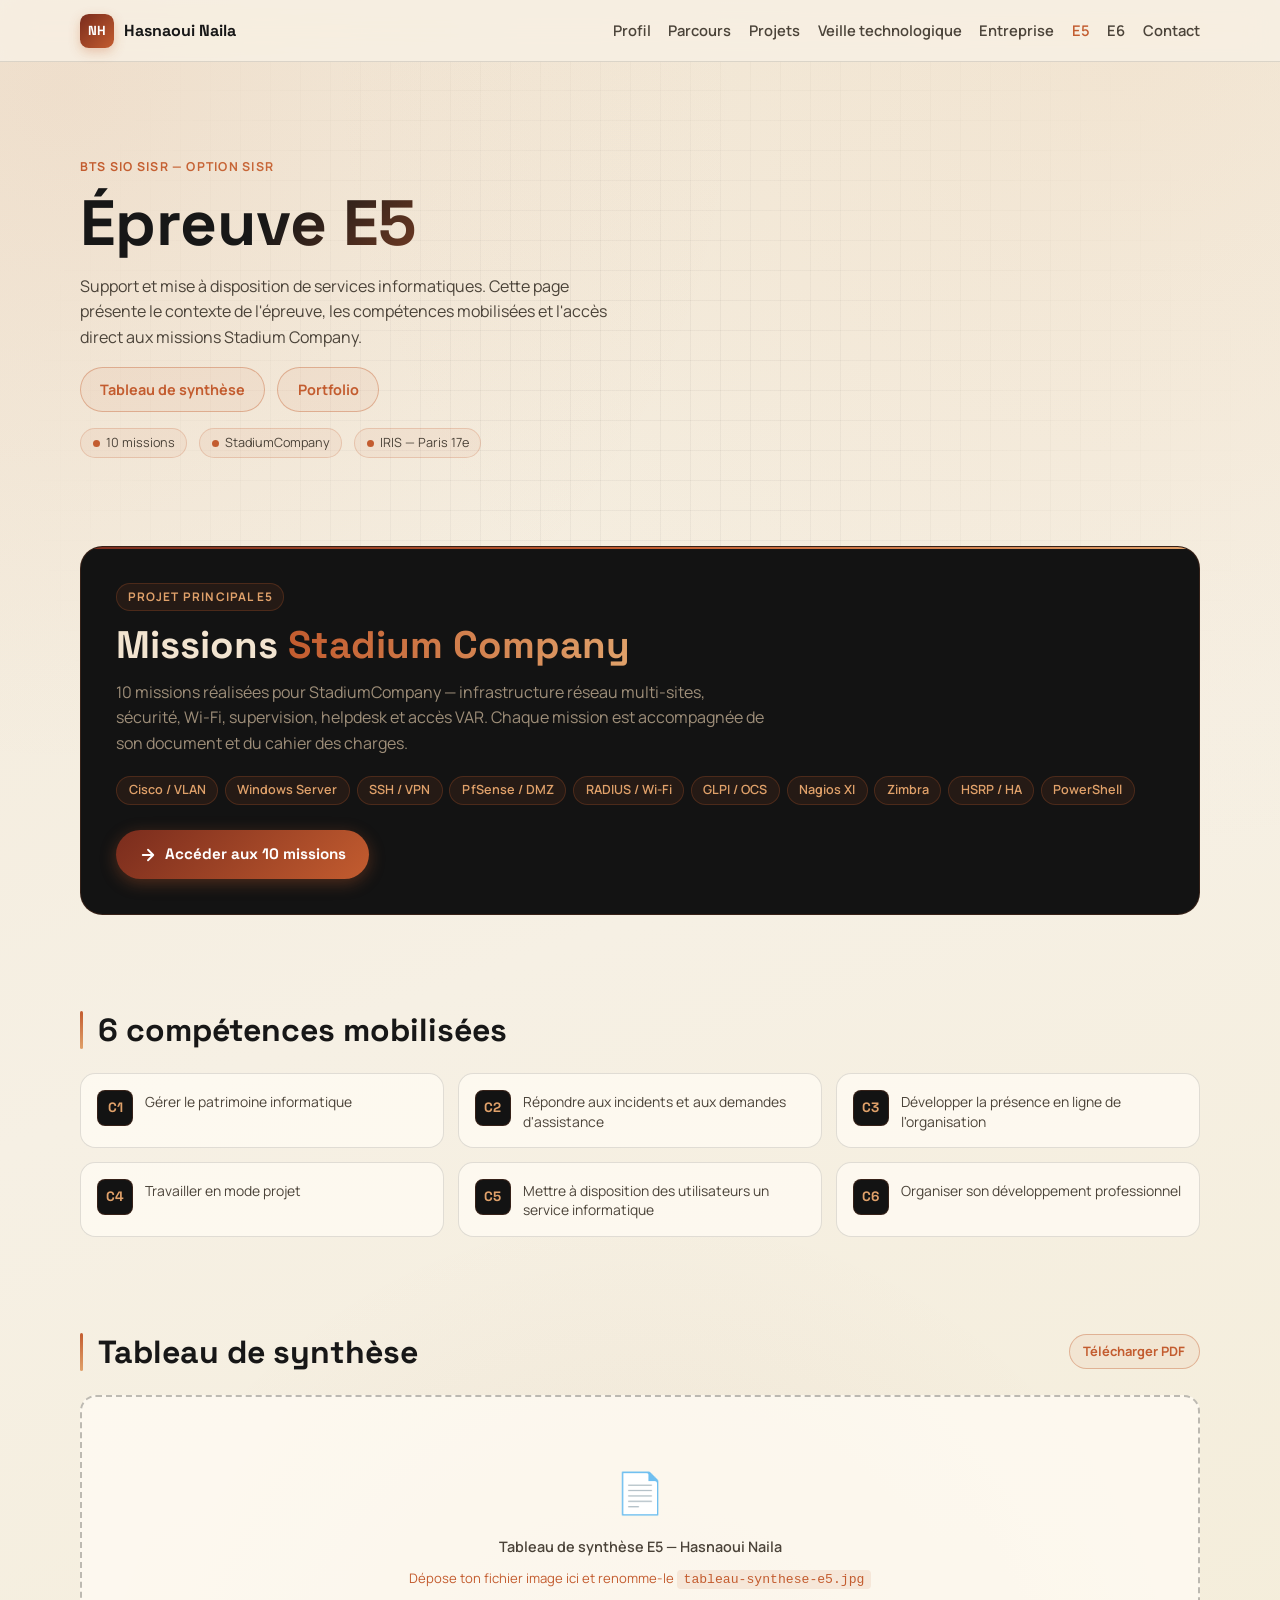
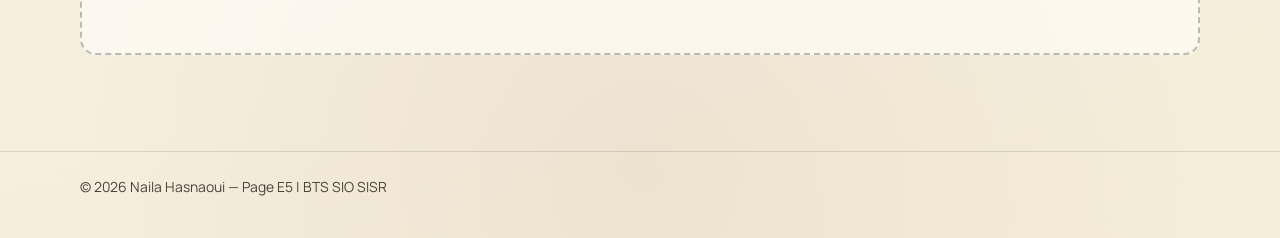
==== Naila_protfolio/e5.html @ ea797156 "Add files via upload" ====
<!DOCTYPE html>
<html lang="fr">
    <head>
        <meta charset="UTF-8"/>
        <meta name="viewport" content="width=device-width, initial-scale=1.0"/>
        <title>E5 — Support &amp; Services | Hasnaoui Naila</title>
        <meta
            name="description"
            content="Épreuve E5 BTS SIO SISR de Naila Hasnaoui — Support et mise à disposition de services informatiques. Compétences, missions et tableau de synthèse."/>
        <link rel="preconnect" href="https://fonts.googleapis.com"/>
        <link rel="preconnect" href="https://fonts.gstatic.com" crossorigin="crossorigin"/>
        <link
            href="https://fonts.googleapis.com/css2?family=Space+Grotesk:wght@400;500;700&family=Manrope:wght@400;600;700&display=swap"
            rel="stylesheet"/>
        <link rel="stylesheet" href="styles.css?v=20260509"/>
    </head>
    <body>
        <div class="scroll-progress" id="scrollProgress" aria-hidden="true"></div>
        <div class="bg-grid" aria-hidden="true"></div>

        <header class="site-header">
            <div class="container nav-wrap">
                <a href="index.html#home" class="brand">
                    <span class="brand-mark">NH</span>
                    <span class="brand-text">Hasnaoui Naila</span>
                </a>
                <button class="menu-btn" id="menuBtn" aria-label="Ouvrir le menu">Menu</button>
                <nav class="nav" id="siteNav">
                    <a href="index.html#profil">Profil</a>
                    <a href="index.html#parcours">Parcours</a>
                    <a href="index.html#projets">Projets</a>
                    <a href="veille.html">Veille technologique</a>
                    <a href="entreprise.html">Entreprise</a>
                    <a href="e5.html" class="is-active">E5</a>
                    <a href="e6.html">E6</a>
                    <a href="index.html#contact">Contact</a>
                </nav>
            </div>
        </header>

        <main>

            <!-- ── Hero ── -->
            <section class="hero container reveal subpage-hero">
                <p class="eyebrow">BTS SIO SISR — Option SISR</p>
                <h1>Épreuve E5</h1>
                <p class="lead">
                    Support et mise à disposition de services informatiques. Cette page présente le contexte de l'épreuve, les compétences mobilisées et l'accès direct aux missions Stadium Company.
                </p>
                <div class="hero-actions">
                    <a class="btn btn-ghost" href="#synthese">Tableau de synthèse</a>
                    <a class="btn btn-ghost" href="index.html#projets">Portfolio</a>
                </div>
                <div class="hero-meta">
                    <span class="status-dot">10 missions</span>
                    <span class="status-dot">StadiumCompany</span>
                    <span class="status-dot">IRIS — Paris 17e</span>
                </div>
            </section>

            <!-- ── Grand bouton Stadium Company ── -->
            <section class="section container reveal">
                <article class="stadium-cta">
                    <span class="stadium-cta-eyebrow">Projet principal E5</span>
                    <h2>Missions <span>Stadium Company</span></h2>
                    <p>
                        10 missions réalisées pour StadiumCompany — infrastructure réseau multi-sites, sécurité, Wi-Fi, supervision, helpdesk et accès VAR. Chaque mission est accompagnée de son document et du cahier des charges.
                    </p>
                    <div class="stadium-cta-chips">
                        <div class="pill-wrap">
                            <span class="pill">Cisco / VLAN</span>
                            <span class="pill">Windows Server</span>
                            <span class="pill">SSH / VPN</span>
                            <span class="pill">PfSense / DMZ</span>
                            <span class="pill">RADIUS / Wi-Fi</span>
                            <span class="pill">GLPI / OCS</span>
                            <span class="pill">Nagios XI</span>
                            <span class="pill">Zimbra</span>
                            <span class="pill">HSRP / HA</span>
                            <span class="pill">PowerShell</span>
                        </div>
                    </div>
                    <a class="stadium-cta-btn" href="stadium.html">
                        <svg viewBox="0 0 24 24" fill="none" stroke="currentColor" stroke-width="2.5" stroke-linecap="round" stroke-linejoin="round">
                            <path d="M5 12h14M12 5l7 7-7 7"/>
                        </svg>
                        Accéder aux 10 missions
                    </a>
                </article>
            </section>

            <!-- ── Compétences E5 ── -->
            <section class="section container reveal">
                <div class="section-head">
                    <h2>6 compétences mobilisées</h2>
                </div>
                <div class="competences-grid">
                    <article class="comp-card">
                        <span class="comp-num">C1</span>
                        <p>Gérer le patrimoine informatique</p>
                    </article>
                    <article class="comp-card">
                        <span class="comp-num">C2</span>
                        <p>Répondre aux incidents et aux demandes d'assistance</p>
                    </article>
                    <article class="comp-card">
                        <span class="comp-num">C3</span>
                        <p>Développer la présence en ligne de l'organisation</p>
                    </article>
                    <article class="comp-card">
                        <span class="comp-num">C4</span>
                        <p>Travailler en mode projet</p>
                    </article>
                    <article class="comp-card">
                        <span class="comp-num">C5</span>
                        <p>Mettre à disposition des utilisateurs un service informatique</p>
                    </article>
                    <article class="comp-card">
                        <span class="comp-num">C6</span>
                        <p>Organiser son développement professionnel</p>
                    </article>
                </div>
            </section>

            <!-- ── Tableau de synthèse ── -->
            <section id="synthese" class="section container reveal">
                <div class="section-head section-head-inline">
                    <h2>Tableau de synthèse</h2>
                    <a class="btn btn-ghost btn-small" href="tableau-synthese-e5.jpg" target="_blank" rel="noreferrer">Télécharger PDF</a>
                </div>

                <!-- Remplace le src par le nom de ton fichier image, ex: tableau-synthese-e5.jpg -->
                <img
                    src="tableau-synthese-e5.jpg"
                    alt="Tableau de synthèse E5 — Hasnaoui Naila"
                    style="width:100%; border-radius:1rem; border:1px solid var(--line-strong); display:block; box-shadow:var(--shadow);"
                    onerror="this.style.display='none'; this.nextElementSibling.style.display='flex';"
                />
                <div style="display:none; align-items:center; justify-content:center; min-height:260px; border-radius:1rem; border:2px dashed var(--line-strong); background:var(--paper); flex-direction:column; gap:0.65rem;">
                    <span style="font-size:2.5rem;">📄</span>
                    <p style="color:var(--ink-soft); font-size:0.9rem; margin:0; font-weight:600;">Tableau de synthèse E5 — Hasnaoui Naila</p>
                    <p style="color:var(--accent); font-size:0.82rem; margin:0;">Dépose ton fichier image ici et renomme-le <code style="background:rgba(195,92,47,0.1);padding:0.1rem 0.4rem;border-radius:4px;">tableau-synthese-e5.jpg</code></p>
                </div>
            </section>

        </main>

        <footer class="site-footer">
            <div class="container">
                <p>© <span id="year"></span> Naila Hasnaoui — Page E5 | BTS SIO SISR</p>
            </div>
        </footer>

        <button class="back-top" id="backTopBtn" type="button" aria-label="Remonter en haut">↑</button>
        <div class="toast" id="toast" role="status" aria-live="polite"></div>

        <script src="script.js?v=20260509"></script>
    </body>
</html>
---- Naila_protfolio/styles.css ----
:root {
  --bg: #f6f0e4;
  --bg-soft: #efe5d2;
  --paper: rgba(255, 251, 244, 0.76);
  --paper-strong: rgba(255, 250, 241, 0.92);
  --ink: #171717;
  --ink-soft: #4b4339;
  --line: rgba(23, 23, 23, 0.12);
  --line-strong: rgba(23, 23, 23, 0.28);
  --accent: #c35c2f;
  --accent-soft: #e0a16a;
  --accent-deep: #7a2c1d;
  --card-dark: #131313;
  --card-dark-soft: #1f1c19;
  --shadow: 0 24px 80px rgba(82, 53, 23, 0.12);
}

* { box-sizing: border-box; }
html, body { margin: 0; padding: 0; }

body {
  font-family: "Manrope", sans-serif;
  color: var(--ink);
  background:
    radial-gradient(circle at 5% 5%, rgba(195, 92, 47, 0.08), transparent 32%),
    radial-gradient(circle at 88% 3%, rgba(224, 161, 106, 0.1), transparent 38%),
    radial-gradient(circle at 50% 96%, rgba(122, 44, 29, 0.06), transparent 30%),
    linear-gradient(160deg, #f2e9d8 0%, var(--bg) 50%, #f4edd9 100%);
  min-height: 100vh;
  line-height: 1.6;
  scroll-behavior: smooth;
}

.scroll-progress {
  position: fixed;
  top: 0; left: 0;
  width: 0;
  height: 3px;
  background: linear-gradient(90deg, var(--accent-deep), var(--accent), var(--accent-soft));
  z-index: 40;
  border-radius: 0 2px 2px 0;
}

.bg-grid {
  position: fixed;
  inset: 0;
  pointer-events: none;
  background-image:
    linear-gradient(rgba(23, 23, 23, 0.04) 1px, transparent 1px),
    linear-gradient(90deg, rgba(23, 23, 23, 0.04) 1px, transparent 1px);
  background-size: 30px 30px;
  mask-image: radial-gradient(circle at center, black 20%, transparent 80%);
  z-index: -1;
}

.container { width: min(1120px, 92%); margin: 0 auto; }

.site-header {
  position: sticky;
  top: 0; z-index: 20;
  backdrop-filter: blur(16px) saturate(160%);
  background: rgba(246, 240, 228, 0.88);
  border-bottom: 1px solid var(--line);
}

.nav-wrap {
  display: flex;
  align-items: center;
  justify-content: space-between;
  padding: 0.85rem 0;
}

.brand {
  display: inline-flex;
  align-items: center;
  gap: 0.65rem;
  color: var(--ink);
  text-decoration: none;
  font-family: "Space Grotesk", sans-serif;
  font-weight: 700;
}

.brand-mark {
  width: 34px; height: 34px;
  display: grid;
  place-items: center;
  border-radius: 0.55rem;
  background: linear-gradient(135deg, var(--accent-deep), var(--accent));
  font-size: 0.82rem;
  color: #fff;
  font-weight: 700;
  letter-spacing: -0.02em;
  box-shadow: 0 4px 12px rgba(195, 92, 47, 0.3);
}

.nav { display: flex; gap: 1.1rem; align-items: center; }
.nav a {
  color: var(--ink-soft);
  text-decoration: none;
  font-weight: 600;
  font-size: 0.92rem;
  transition: color 0.2s;
}
.nav a:hover, .nav a.is-active { color: var(--accent); }

a { color: var(--ink-soft); }

.menu-btn {
  display: none;
  background: transparent;
  color: var(--ink);
  border: 1px solid var(--line-strong);
  border-radius: 0.5rem;
  padding: 0.45rem 0.75rem;
  cursor: pointer;
  font-size: 0.88rem;
  font-family: inherit;
}

main { padding-bottom: 3rem; }
.hero { padding: 5.5rem 0 3rem; }

.hero-layout {
  display: grid;
  grid-template-columns: minmax(0, 1fr) 250px;
  gap: 1.5rem;
  align-items: start;
}

h1, h2, h3, h4 {
  font-family: "Space Grotesk", sans-serif;
  line-height: 1.2;
  margin: 0;
}

.eyebrow {
  background: linear-gradient(90deg, var(--accent), var(--accent-soft));
  -webkit-background-clip: text;
  -webkit-text-fill-color: transparent;
  background-clip: text;
  text-transform: uppercase;
  letter-spacing: 0.1em;
  font-size: 0.77rem;
  font-weight: 700;
  margin-bottom: 0.65rem;
}

h1 {
  font-size: clamp(2.2rem, 5vw, 4rem);
  max-width: 16ch;
  background: linear-gradient(135deg, var(--ink) 25%, var(--accent) 65%, var(--accent-soft) 100%);
  -webkit-background-clip: text;
  -webkit-text-fill-color: transparent;
  background-clip: text;
  line-height: 1.15;
}

.lead { color: var(--ink-soft); max-width: 55ch; margin-top: 0.85rem; }

.hero-meta, .hero-actions, .social-links {
  display: flex; flex-wrap: wrap; gap: 0.75rem; margin-top: 1rem;
}

.status-dot {
  display: inline-flex;
  align-items: center;
  gap: 0.38rem;
  border: 1px solid rgba(195, 92, 47, 0.22);
  border-radius: 999px;
  padding: 0.24rem 0.72rem;
  color: var(--ink-soft);
  font-size: 0.79rem;
  background: rgba(195, 92, 47, 0.06);
}

.status-dot::before {
  content: "";
  width: 7px; height: 7px;
  border-radius: 999px;
  background: var(--accent);
  box-shadow: 0 0 0 0 rgba(195, 92, 47, 0.4);
  animation: pulse-dot 2s infinite;
  flex-shrink: 0;
}

@keyframes pulse-dot {
  0%, 100% { box-shadow: 0 0 0 0 rgba(195, 92, 47, 0.4); }
  50% { box-shadow: 0 0 0 5px rgba(195, 92, 47, 0.1); }
}

.profile-card {
  background: var(--paper-strong);
  border: 1px solid var(--line);
  border-radius: 1.2rem;
  padding: 1rem;
  box-shadow: var(--shadow);
}

.profile-photo {
  width: 100%; max-width: 220px;
  aspect-ratio: 1/1;
  object-fit: cover;
  border-radius: 0.9rem;
  border: 1px solid var(--line-strong);
}

.photo-note { margin: 0.6rem 0 0; font-size: 0.8rem; color: var(--ink-soft); }

.social-links a {
  color: var(--ink-soft);
  text-decoration: none;
  font-size: 0.87rem;
  border-bottom: 1px dotted rgba(195, 92, 47, 0.4);
  transition: color 0.2s;
}
.social-links a:hover { color: var(--accent); }

.hero-stats {
  margin-top: 1.5rem;
  display: grid;
  grid-template-columns: repeat(3, minmax(0, 1fr));
  gap: 0.75rem;
}

.stat-card {
  background: var(--card-dark);
  border: 1px solid rgba(195, 92, 47, 0.18);
  border-radius: 1rem;
  padding: 1rem;
  position: relative;
  overflow: hidden;
  transition: border-color 0.3s, box-shadow 0.3s, transform 0.25s;
}

.stat-card::before {
  content: "";
  position: absolute;
  top: 0; left: 0; right: 0;
  height: 2px;
  background: linear-gradient(90deg, var(--accent-deep), var(--accent-soft));
}

.stat-card:hover {
  border-color: rgba(195, 92, 47, 0.38);
  box-shadow: 0 0 24px rgba(195, 92, 47, 0.12);
  transform: translateY(-2px);
}

.stat-number {
  margin: 0;
  background: linear-gradient(135deg, var(--accent), var(--accent-soft));
  -webkit-background-clip: text;
  -webkit-text-fill-color: transparent;
  background-clip: text;
  font-size: 1.9rem;
  font-weight: 700;
  font-family: "Space Grotesk", sans-serif;
}

.stat-label { margin: 0.25rem 0 0; font-size: 0.83rem; color: rgba(224, 200, 170, 0.65); }

.btn {
  border: 1px solid transparent;
  border-radius: 999px;
  padding: 0.65rem 1.2rem;
  text-decoration: none;
  font-weight: 700;
  display: inline-flex;
  align-items: center;
  justify-content: center;
  font-size: 0.9rem;
  transition: transform 0.2s, box-shadow 0.2s, background 0.2s, border-color 0.2s;
  cursor: pointer;
  font-family: inherit;
}

.btn-primary {
  background: linear-gradient(135deg, var(--accent-deep), var(--accent));
  color: #fff;
  box-shadow: 0 4px 16px rgba(195, 92, 47, 0.3);
}

.btn-primary:hover {
  box-shadow: 0 6px 22px rgba(195, 92, 47, 0.45);
  transform: translateY(-2px);
}

.btn-ghost {
  border-color: rgba(195, 92, 47, 0.38);
  color: var(--accent);
  background: rgba(195, 92, 47, 0.06);
}

.btn-ghost:hover {
  background: rgba(195, 92, 47, 0.12);
  border-color: var(--accent);
  transform: translateY(-2px);
}

.btn:active { transform: scale(0.97) !important; }

.section { padding: 3rem 0; }

.section-head {
  margin-bottom: 1.5rem;
  padding-left: 1.1rem;
  position: relative;
}

.section-head::before {
  content: "";
  position: absolute;
  left: 0; top: 0; bottom: 0;
  width: 3px;
  background: linear-gradient(to bottom, var(--accent), var(--accent-soft));
  border-radius: 2px;
}

.section h2 { font-size: clamp(1.5rem, 2.5vw, 2.1rem); color: var(--ink); }

.grid { display: grid; gap: 1rem; }
.two-cols { grid-template-columns: repeat(2, minmax(0, 1fr)); }
.skills-grid { grid-template-columns: repeat(2, minmax(0, 1fr)); }

.card, .project-card, .timeline-item {
  background: var(--paper);
  border: 1px solid var(--line);
  border-radius: 1.1rem;
  padding: 1.2rem;
  box-shadow: var(--shadow);
  transition: border-color 0.3s, box-shadow 0.3s, transform 0.25s;
}

.card:hover {
  border-color: var(--line-strong);
  box-shadow: 0 30px 90px rgba(82, 53, 23, 0.16);
  transform: translateY(-2px);
}

h3 { color: var(--ink); font-size: 1.05rem; margin-bottom: 0.55rem; }
h4 { color: var(--ink); font-size: 0.95rem; margin: 0 0 0.3rem; }

.mt-24 { margin-top: 1.5rem; }
p { color: var(--ink-soft); margin: 0.4rem 0 0; }
li { color: var(--ink-soft); margin-bottom: 0.3rem; }
ul { margin: 0.8rem 0 0; padding-left: 1.2rem; }

.pill-wrap, .tags {
  display: flex; flex-wrap: wrap; gap: 0.42rem; margin-top: 0.85rem;
}

.pill, .tags span {
  font-size: 0.79rem;
  color: var(--accent);
  border: 1px solid rgba(195, 92, 47, 0.22);
  border-radius: 999px;
  padding: 0.22rem 0.72rem;
  background: rgba(195, 92, 47, 0.07);
  font-weight: 600;
  transition: background 0.2s, border-color 0.2s;
}

.pill:hover, .tags span:hover {
  background: rgba(195, 92, 47, 0.14);
  border-color: rgba(195, 92, 47, 0.4);
}

.timeline { display: grid; gap: 1rem; }
.timeline-top { display: flex; justify-content: space-between; align-items: center; gap: 0.75rem; }

.mini-link {
  color: var(--accent);
  text-decoration: none;
  font-size: 0.82rem;
  font-weight: 700;
  border: 1px solid rgba(195, 92, 47, 0.28);
  border-radius: 999px;
  padding: 0.2rem 0.6rem;
  white-space: nowrap;
  transition: background 0.2s, border-color 0.2s;
}

.mini-link:hover {
  background: rgba(195, 92, 47, 0.1);
  border-color: var(--accent);
}

.year {
  display: inline-block;
  color: var(--accent);
  font-weight: 700;
  margin-bottom: 0.4rem;
  font-size: 0.84rem;
  letter-spacing: 0.04em;
}

.project-toolbar {
  display: flex; flex-wrap: wrap; align-items: center;
  gap: 0.55rem; margin-bottom: 1rem;
}

.filter-btn {
  border: 1px solid var(--line-strong);
  border-radius: 999px;
  background: rgba(195, 92, 47, 0.04);
  color: var(--ink-soft);
  padding: 0.38rem 0.85rem;
  font-weight: 700;
  font-size: 0.84rem;
  cursor: pointer;
  transition: background 0.2s, border-color 0.2s, color 0.2s;
  font-family: inherit;
}

.filter-btn:hover { color: var(--accent); border-color: rgba(195, 92, 47, 0.38); }

.filter-btn.is-active {
  color: #fff;
  background: linear-gradient(135deg, var(--accent-deep), var(--accent));
  border-color: transparent;
  box-shadow: 0 3px 12px rgba(195, 92, 47, 0.28);
}

.toolbar-link { padding: 0.38rem 0.85rem; font-size: 0.84rem; }

.project-count {
  margin-left: auto;
  color: var(--ink-soft);
  font-size: 0.83rem;
  border: 1px dashed rgba(195, 92, 47, 0.3);
  border-radius: 999px;
  padding: 0.22rem 0.65rem;
}

.projects-grid { display: grid; grid-template-columns: repeat(3, minmax(0, 1fr)); gap: 1rem; }
.project-card.is-hidden { display: none; }

.project-card {
  position: relative;
  overflow: hidden;
  transition: border-color 0.3s, box-shadow 0.3s, transform 0.25s;
}

.project-card::after {
  content: "";
  position: absolute;
  top: 0; left: 0; right: 0;
  height: 2px;
  background: linear-gradient(90deg, var(--accent-deep), var(--accent-soft));
  opacity: 0;
  transition: opacity 0.3s;
}

.project-card:hover {
  border-color: var(--line-strong);
  box-shadow: 0 30px 90px rgba(82, 53, 23, 0.16);
  transform: translateY(-2px);
}

.project-card:hover::after { opacity: 1; }

.project-actions { display: flex; gap: 0.75rem; margin-top: 1rem; flex-wrap: wrap; }
.project-actions a {
  text-decoration: none;
  color: var(--accent);
  font-weight: 700;
  font-size: 0.86rem;
  border: 1px solid rgba(195, 92, 47, 0.25);
  border-radius: 999px;
  padding: 0.25rem 0.75rem;
  transition: background 0.2s, border-color 0.2s;
}
.project-actions a:hover {
  background: rgba(195, 92, 47, 0.1);
  border-color: var(--accent);
}

.cert-grid { display: grid; grid-template-columns: repeat(2, minmax(0, 1fr)); gap: 0.85rem; }

.cert-card {
  display: grid; gap: 0.65rem;
  background: var(--bg-soft);
  border: 1px solid var(--line);
  border-radius: 0.9rem;
  padding: 0.9rem;
  transition: border-color 0.3s;
}

.cert-card:hover { border-color: var(--line-strong); }

.cert-image {
  width: 100%;
  border-radius: 0.7rem;
  border: 1px solid var(--line);
  object-fit: cover;
  cursor: zoom-in;
  transition: transform 0.25s, box-shadow 0.25s;
}

.cert-image:hover {
  transform: scale(1.03);
  box-shadow: 0 10px 30px rgba(82, 53, 23, 0.2);
}

.cert-image-link { display: block; border-radius: 0.7rem; }

.platform-list { list-style: none; padding: 0; }
.platform-list li { margin-bottom: 0.65rem; }
.platform-list a {
  margin-left: 0.45rem;
  color: var(--accent);
  text-decoration: none;
  font-weight: 700;
  font-size: 0.88rem;
  transition: color 0.2s;
}
.platform-list a:hover { color: var(--accent-deep); }

.contact-form { display: grid; gap: 0.62rem; }
.form-help { margin: 0.2rem 0 0; font-size: 0.82rem; color: var(--ink-soft); }

label { font-weight: 700; color: var(--ink); font-size: 0.88rem; }

input, textarea {
  width: 100%;
  border: 1px solid var(--line-strong);
  background: var(--paper-strong);
  border-radius: 0.65rem;
  color: var(--ink);
  padding: 0.72rem 0.88rem;
  font: inherit;
  transition: border-color 0.2s, box-shadow 0.2s;
}

input:focus, textarea:focus {
  outline: none;
  border-color: var(--accent);
  box-shadow: 0 0 0 3px rgba(195, 92, 47, 0.12);
}

input::placeholder, textarea::placeholder { color: rgba(75, 67, 57, 0.38); }

.inline-btn { margin-bottom: 0.5rem; }

.site-footer {
  border-top: 1px solid var(--line);
  padding: 1.5rem 0 2.5rem;
}

.site-footer p { color: var(--ink-soft); font-size: 0.87rem; margin: 0; }

.back-top {
  position: fixed; right: 1.2rem; bottom: 1.2rem;
  width: 44px; height: 44px;
  border-radius: 999px;
  border: 1px solid rgba(195, 92, 47, 0.25);
  background: var(--card-dark);
  color: var(--accent-soft);
  font-size: 1.1rem;
  cursor: pointer;
  opacity: 0;
  pointer-events: none;
  transform: translateY(12px);
  transition: opacity 0.2s, transform 0.2s, box-shadow 0.2s;
  z-index: 30;
  display: grid; place-items: center;
}

.back-top.show { opacity: 1; pointer-events: auto; transform: translateY(0); }
.back-top:hover {
  box-shadow: 0 6px 20px rgba(195, 92, 47, 0.25);
  border-color: var(--accent);
}

.toast {
  position: fixed;
  left: 50%; bottom: 1.5rem;
  transform: translateX(-50%) translateY(20px);
  background: var(--card-dark);
  border: 1px solid rgba(195, 92, 47, 0.25);
  color: #f2e4d0;
  padding: 0.55rem 1rem;
  border-radius: 999px;
  font-size: 0.84rem;
  opacity: 0;
  pointer-events: none;
  transition: opacity 0.25s, transform 0.25s;
  z-index: 35;
}

.toast.show { opacity: 1; transform: translateX(-50%) translateY(0); }

.lightbox {
  position: fixed; inset: 0;
  background: rgba(23, 23, 23, 0.85);
  display: grid; place-items: center;
  z-index: 50; padding: 1rem;
  opacity: 0; transition: opacity 0.2s;
  backdrop-filter: blur(6px);
}

.lightbox[hidden] { display: none; }
.lightbox.is-open { opacity: 1; }

.lightbox-image {
  max-width: min(980px, 92vw);
  max-height: 88vh;
  border-radius: 0.8rem;
  border: 1px solid rgba(195, 92, 47, 0.22);
  box-shadow: 0 20px 60px rgba(0, 0, 0, 0.55);
}

.lightbox-close {
  position: absolute; top: 1rem; right: 1rem;
  width: 42px; height: 42px;
  border-radius: 999px;
  border: 1px solid rgba(195, 92, 47, 0.28);
  background: var(--card-dark);
  color: #f2e4d0;
  font-size: 1.35rem;
  cursor: pointer;
  transition: box-shadow 0.2s, border-color 0.2s;
  display: grid; place-items: center;
}

.lightbox-close:hover {
  box-shadow: 0 4px 14px rgba(195, 92, 47, 0.3);
  border-color: var(--accent);
}

.reveal {
  opacity: 0;
  transform: translateY(20px);
  transition: opacity 0.58s ease, transform 0.58s ease;
}

.reveal.show { opacity: 1; transform: translateY(0); }

/* Veille page specific */
.veille-card {
  background: var(--paper);
  border: 1px solid var(--line);
  border-radius: 1.1rem;
  padding: 1.2rem;
  box-shadow: var(--shadow);
  transition: border-color 0.3s, box-shadow 0.3s, transform 0.25s;
  position: relative;
  overflow: hidden;
}

.veille-card::after {
  content: "";
  position: absolute;
  top: 0; left: 0; right: 0;
  height: 2px;
  background: linear-gradient(90deg, var(--accent-deep), var(--accent-soft));
  opacity: 0;
  transition: opacity 0.3s;
}

.veille-card:hover {
  border-color: var(--line-strong);
  box-shadow: 0 30px 90px rgba(82, 53, 23, 0.16);
  transform: translateY(-2px);
}

.veille-card:hover::after { opacity: 1; }

.source-badge {
  display: inline-flex;
  align-items: center;
  font-size: 0.75rem;
  font-weight: 700;
  color: var(--accent-deep);
  border: 1px solid rgba(122, 44, 29, 0.28);
  border-radius: 999px;
  padding: 0.18rem 0.6rem;
  background: rgba(195, 92, 47, 0.08);
  margin-bottom: 0.5rem;
}

.veille-date {
  color: var(--accent-soft);
  font-size: 0.8rem;
  font-weight: 700;
  letter-spacing: 0.04em;
  margin-bottom: 0.35rem;
}

.veille-grid {
  display: grid;
  grid-template-columns: repeat(3, minmax(0, 1fr));
  gap: 1rem;
}

.sources-list { list-style: none; padding: 0; margin: 0; }
.sources-list li {
  padding: 0.6rem 0;
  border-bottom: 1px solid var(--line);
  display: flex;
  align-items: center;
  gap: 0.55rem;
}
.sources-list li:last-child { border-bottom: none; }
.sources-list li::before {
  content: "";
  width: 6px; height: 6px;
  border-radius: 999px;
  background: linear-gradient(135deg, var(--accent), var(--accent-soft));
  flex-shrink: 0;
}
.sources-list a {
  color: var(--accent);
  text-decoration: none;
  font-weight: 600;
  font-size: 0.9rem;
  transition: color 0.2s;
}
.sources-list a:hover { color: var(--accent-deep); }
.sources-list span { color: var(--ink-soft); font-size: 0.83rem; margin-left: auto; opacity: 0.75; }

.trend-badge {
  display: inline-flex;
  align-items: center;
  font-size: 0.75rem;
  font-weight: 700;
  border-radius: 999px;
  padding: 0.2rem 0.65rem;
  margin-bottom: 0.55rem;
}

.trend-badge.hot {
  color: var(--accent-deep);
  border: 1px solid rgba(122, 44, 29, 0.3);
  background: rgba(195, 92, 47, 0.1);
}

.trend-badge.rising {
  color: var(--accent);
  border: 1px solid rgba(195, 92, 47, 0.28);
  background: rgba(195, 92, 47, 0.07);
}

.trend-badge.stable {
  color: var(--ink-soft);
  border: 1px solid var(--line-strong);
  background: rgba(23, 23, 23, 0.05);
}

/* ─── Subpage hero (sans colonne latérale ni stats) ─────────── */

.subpage-hero { padding-bottom: 2.5rem; }
.subpage-hero h1 { max-width: 20ch; }

.section-head-inline {
  display: flex;
  align-items: center;
  justify-content: space-between;
  flex-wrap: wrap;
  gap: 0.75rem;
}

.btn-small { padding: 0.38rem 0.85rem; font-size: 0.81rem; }

/* ─── Stadium / Project CTA block ───────────────────────────── */

.stadium-cta {
  background: var(--card-dark);
  border: 1px solid rgba(195, 92, 47, 0.2);
  border-radius: 1.4rem;
  padding: 2.2rem;
  position: relative;
  overflow: hidden;
  transition: border-color 0.3s, box-shadow 0.3s;
}

.stadium-cta:hover {
  border-color: rgba(195, 92, 47, 0.38);
  box-shadow: 0 0 40px rgba(195, 92, 47, 0.1);
}

.stadium-cta::before {
  content: "";
  position: absolute;
  top: 0; left: 0; right: 0;
  height: 2px;
  background: linear-gradient(90deg, var(--accent-deep), var(--accent), var(--accent-soft));
}

.stadium-cta-eyebrow {
  display: inline-block;
  font-size: 0.74rem;
  font-weight: 700;
  text-transform: uppercase;
  letter-spacing: 0.1em;
  color: var(--accent-soft);
  margin-bottom: 0.8rem;
  padding: 0.2rem 0.65rem;
  border: 1px solid rgba(195, 92, 47, 0.25);
  border-radius: 999px;
  background: rgba(195, 92, 47, 0.1);
}

.stadium-cta h2 {
  font-size: clamp(1.6rem, 3vw, 2.4rem);
  color: #f2e4d0;
  margin-bottom: 0.75rem;
  line-height: 1.15;
}

.stadium-cta h2 span {
  background: linear-gradient(90deg, var(--accent), var(--accent-soft));
  -webkit-background-clip: text;
  -webkit-text-fill-color: transparent;
  background-clip: text;
}

.stadium-cta > p { color: rgba(224, 200, 170, 0.68); max-width: 65ch; margin-top: 0; }

.stadium-cta-chips { margin-top: 1.2rem; }
.stadium-cta-chips .pill {
  color: var(--accent-soft);
  border-color: rgba(195, 92, 47, 0.25);
  background: rgba(195, 92, 47, 0.1);
}

.stadium-cta-btn {
  display: inline-flex;
  align-items: center;
  gap: 0.55rem;
  margin-top: 1.6rem;
  background: linear-gradient(135deg, var(--accent-deep), var(--accent));
  color: #fff;
  font-family: "Space Grotesk", sans-serif;
  font-weight: 700;
  font-size: 0.95rem;
  padding: 0.75rem 1.4rem;
  border-radius: 999px;
  text-decoration: none;
  box-shadow: 0 4px 16px rgba(195, 92, 47, 0.35);
  transition: transform 0.2s, box-shadow 0.2s;
  border: none;
}

.stadium-cta-btn:hover {
  transform: translateY(-2px);
  box-shadow: 0 6px 24px rgba(195, 92, 47, 0.52);
  color: #fff;
}

.stadium-cta-btn svg { width: 18px; height: 18px; flex-shrink: 0; }

/* ─── Competences grid ───────────────────────────────────────── */

.competences-grid {
  display: grid;
  grid-template-columns: repeat(3, minmax(0, 1fr));
  gap: 0.85rem;
}

.comp-card {
  background: var(--paper);
  border: 1px solid var(--line);
  border-radius: 0.95rem;
  padding: 1rem;
  display: flex;
  align-items: flex-start;
  gap: 0.75rem;
  transition: border-color 0.3s, transform 0.25s, box-shadow 0.3s;
}

.comp-card:hover {
  border-color: var(--line-strong);
  transform: translateY(-2px);
  box-shadow: var(--shadow);
}

.comp-num {
  display: inline-flex;
  align-items: center;
  justify-content: center;
  width: 36px; height: 36px;
  border-radius: 0.5rem;
  background: var(--card-dark);
  color: var(--accent-soft);
  font-family: "Space Grotesk", sans-serif;
  font-weight: 700;
  font-size: 0.85rem;
  flex-shrink: 0;
  border: 1px solid rgba(195, 92, 47, 0.2);
}

.comp-card p {
  color: var(--ink-soft);
  font-size: 0.87rem;
  margin: 0;
  padding-top: 0.12rem;
  line-height: 1.4;
}

/* ─── E5 page ──────────────────────────────────────────────── */

.uc-grid {
  display: grid;
  grid-template-columns: repeat(2, minmax(0, 1fr));
  gap: 1rem;
}

.uc-card {
  background: var(--paper);
  border: 1px solid var(--line);
  border-radius: 1.1rem;
  padding: 1.3rem;
  box-shadow: var(--shadow);
  transition: border-color 0.3s, box-shadow 0.3s, transform 0.25s;
  position: relative;
  overflow: hidden;
}

.uc-card:hover {
  border-color: var(--line-strong);
  box-shadow: 0 32px 90px rgba(82, 53, 23, 0.16);
  transform: translateY(-2px);
}

.uc-card::after {
  content: "";
  position: absolute;
  top: 0; left: 0; right: 0;
  height: 2px;
  background: linear-gradient(90deg, var(--accent-deep), var(--accent-soft));
  opacity: 0;
  transition: opacity 0.3s;
}
.uc-card:hover::after { opacity: 1; }

.uc-top {
  display: flex;
  align-items: flex-start;
  justify-content: space-between;
  gap: 0.75rem;
  margin-bottom: 0.9rem;
}

.uc-number {
  display: inline-flex;
  align-items: center;
  justify-content: center;
  width: 40px; height: 40px;
  border-radius: 0.6rem;
  background: var(--card-dark);
  color: var(--accent-soft);
  font-family: "Space Grotesk", sans-serif;
  font-weight: 700;
  font-size: 0.95rem;
  flex-shrink: 0;
  border: 1px solid rgba(195, 92, 47, 0.2);
}

.uc-status {
  display: inline-flex;
  align-items: center;
  gap: 0.32rem;
  font-size: 0.73rem;
  font-weight: 700;
  border-radius: 999px;
  padding: 0.2rem 0.65rem;
  white-space: nowrap;
}

.uc-status::before {
  content: "";
  width: 6px; height: 6px;
  border-radius: 999px;
  background: currentColor;
  opacity: 0.8;
}

.uc-status.done {
  color: #2d7a52;
  border: 1px solid rgba(45, 122, 82, 0.28);
  background: rgba(45, 122, 82, 0.08);
}

.uc-status.in-progress {
  color: var(--accent);
  border: 1px solid rgba(195, 92, 47, 0.28);
  background: rgba(195, 92, 47, 0.07);
}

.check-list { list-style: none; padding: 0; margin: 0.65rem 0 0; }
.check-list li {
  padding: 0.4rem 0;
  display: flex;
  gap: 0.6rem;
  align-items: flex-start;
  font-size: 0.86rem;
  color: var(--ink-soft);
  border-bottom: 1px solid rgba(23, 23, 23, 0.06);
}
.check-list li:last-child { border-bottom: none; }

.check-list li .check-icon {
  width: 18px; height: 18px;
  border-radius: 50%;
  background: rgba(195, 92, 47, 0.1);
  border: 1px solid rgba(195, 92, 47, 0.25);
  display: grid;
  place-items: center;
  flex-shrink: 0;
  margin-top: 0.07rem;
  font-size: 0.65rem;
  color: var(--accent);
  font-weight: 700;
}

.cyber-domain-grid {
  display: grid;
  grid-template-columns: repeat(3, minmax(0, 1fr));
  gap: 0.75rem;
}

.cyber-domain-card {
  background: var(--paper);
  border: 1px solid var(--line);
  border-radius: 0.9rem;
  padding: 1rem;
  text-align: center;
  transition: border-color 0.3s, transform 0.25s;
}

.cyber-domain-card:hover {
  border-color: var(--line-strong);
  transform: translateY(-2px);
}

.cyber-icon {
  width: 44px; height: 44px;
  border-radius: 0.7rem;
  background: var(--card-dark);
  border: 1px solid rgba(195, 92, 47, 0.2);
  display: grid;
  place-items: center;
  margin: 0 auto 0.65rem;
  font-size: 1.1rem;
}

.cyber-domain-card h4 { font-size: 0.88rem; color: var(--ink); margin-bottom: 0.35rem; }
.cyber-domain-card p { font-size: 0.8rem; color: var(--ink-soft); margin: 0; }

.e5-scenario {
  background: var(--card-dark);
  border: 1px solid rgba(195, 92, 47, 0.2);
  border-radius: 1.1rem;
  padding: 1.4rem;
  position: relative;
  overflow: hidden;
}

.e5-scenario::before {
  content: "";
  position: absolute;
  top: 0; left: 0; right: 0;
  height: 2px;
  background: linear-gradient(90deg, var(--accent-deep), var(--accent), var(--accent-soft));
}

.e5-scenario h3 { color: #f2e4d0; margin-bottom: 0.5rem; }
.e5-scenario p { color: rgba(224, 200, 170, 0.7); }
.e5-scenario ul { margin: 0.6rem 0 0; padding-left: 1.2rem; }
.e5-scenario li { color: rgba(224, 200, 170, 0.7); font-size: 0.87rem; margin-bottom: 0.3rem; }

.e5-scenario .pill {
  color: var(--accent-soft);
  border-color: rgba(195, 92, 47, 0.25);
  background: rgba(195, 92, 47, 0.1);
}

/* ─── Entreprise page ───────────────────────────────────────── */

.company-card {
  background: var(--paper);
  border: 1px solid var(--line);
  border-radius: 1.3rem;
  overflow: hidden;
  box-shadow: var(--shadow);
  transition: transform 0.25s, box-shadow 0.3s;
}

.company-card:hover {
  transform: translateY(-3px);
  box-shadow: 0 38px 100px rgba(82, 53, 23, 0.18);
}

.company-header {
  background: var(--card-dark);
  padding: 1.5rem;
  display: flex;
  align-items: flex-start;
  gap: 1rem;
  position: relative;
  overflow: hidden;
}

.company-header::before {
  content: "";
  position: absolute;
  top: 0; left: 0; right: 0;
  height: 2px;
  background: linear-gradient(90deg, var(--accent-deep), var(--accent), var(--accent-soft));
}

.company-logo {
  width: 52px; height: 52px;
  border-radius: 0.75rem;
  background: linear-gradient(135deg, var(--accent-deep), var(--accent));
  display: grid;
  place-items: center;
  font-family: "Space Grotesk", sans-serif;
  font-weight: 700;
  font-size: 1rem;
  color: #fff;
  flex-shrink: 0;
  box-shadow: 0 4px 14px rgba(195, 92, 47, 0.35);
  letter-spacing: -0.02em;
}

.company-info { flex: 1; min-width: 0; }
.company-info h3 { color: #f2e4d0; font-size: 1.1rem; margin: 0 0 0.18rem; }
.company-info .company-role { color: var(--accent-soft); font-size: 0.85rem; font-weight: 600; margin: 0; }
.company-info .company-sector { color: rgba(224, 200, 170, 0.5); font-size: 0.78rem; margin: 0; }

.company-period {
  margin-left: auto;
  flex-shrink: 0;
  display: inline-flex;
  flex-direction: column;
  align-items: flex-end;
  gap: 0.25rem;
}

.period-badge {
  display: inline-flex;
  align-items: center;
  color: var(--accent-soft);
  font-size: 0.76rem;
  font-weight: 700;
  border: 1px solid rgba(195, 92, 47, 0.25);
  border-radius: 999px;
  padding: 0.18rem 0.6rem;
  background: rgba(195, 92, 47, 0.1);
  white-space: nowrap;
}

.duration-badge {
  display: inline-flex;
  align-items: center;
  color: rgba(224, 200, 170, 0.55);
  font-size: 0.73rem;
  font-weight: 600;
  white-space: nowrap;
}

.company-body { padding: 1.4rem 1.5rem; }

.company-stats {
  display: flex;
  gap: 0.75rem;
  flex-wrap: wrap;
  margin-bottom: 1.2rem;
  padding-bottom: 1.1rem;
  border-bottom: 1px solid var(--line);
}

.company-stat {
  display: flex;
  flex-direction: column;
  align-items: center;
  background: rgba(195, 92, 47, 0.06);
  border: 1px solid rgba(195, 92, 47, 0.16);
  border-radius: 0.7rem;
  padding: 0.5rem 0.9rem;
  min-width: 70px;
}

.company-stat strong {
  color: var(--accent);
  font-family: "Space Grotesk", sans-serif;
  font-size: 1.1rem;
  font-weight: 700;
  line-height: 1;
}

.company-stat span {
  color: var(--ink-soft);
  font-size: 0.72rem;
  margin-top: 0.2rem;
  text-align: center;
}

.missions-title {
  font-size: 0.78rem;
  font-weight: 700;
  text-transform: uppercase;
  letter-spacing: 0.08em;
  color: var(--ink-soft);
  margin: 0 0 0.75rem;
  opacity: 0.7;
}

.mission-list { display: grid; gap: 0.5rem; }

.mission-item {
  display: flex;
  gap: 0.75rem;
  align-items: flex-start;
  padding: 0.75rem;
  border-radius: 0.7rem;
  background: rgba(195, 92, 47, 0.04);
  border: 1px solid rgba(195, 92, 47, 0.1);
  transition: border-color 0.2s, background 0.2s;
}

.mission-item:hover {
  border-color: rgba(195, 92, 47, 0.22);
  background: rgba(195, 92, 47, 0.07);
}

.mission-icon {
  width: 30px; height: 30px;
  border-radius: 0.45rem;
  background: var(--card-dark-soft);
  border: 1px solid rgba(195, 92, 47, 0.18);
  display: grid;
  place-items: center;
  flex-shrink: 0;
  font-size: 0.85rem;
}

.mission-text h4 {
  color: var(--ink);
  font-size: 0.88rem;
  margin: 0 0 0.15rem;
  font-weight: 700;
}
.mission-text p { font-size: 0.82rem; color: var(--ink-soft); margin: 0; }

.company-tools {
  margin-top: 1.1rem;
  padding-top: 1.1rem;
  border-top: 1px solid var(--line);
}

.bilan-card {
  background: var(--card-dark);
  border: 1px solid rgba(195, 92, 47, 0.18);
  border-radius: 1.1rem;
  padding: 1.5rem;
  position: relative;
  overflow: hidden;
}

.bilan-card::before {
  content: "";
  position: absolute;
  top: 0; left: 0; right: 0;
  height: 2px;
  background: linear-gradient(90deg, var(--accent-deep), var(--accent-soft));
}

.bilan-card h3 { color: #f2e4d0; margin-bottom: 0.5rem; }
.bilan-card p { color: rgba(224, 200, 170, 0.68); }
.bilan-card .pill {
  color: var(--accent-soft);
  border-color: rgba(195, 92, 47, 0.25);
  background: rgba(195, 92, 47, 0.1);
}

/* ─── Stadium missions page ─────────────────────────────────── */

.missions-grid {
  display: grid;
  grid-template-columns: repeat(2, minmax(0, 1fr));
  gap: 1rem;
}

.mission-card {
  background: var(--paper);
  border: 1px solid var(--line);
  border-radius: 1.1rem;
  padding: 1.3rem;
  box-shadow: var(--shadow);
  transition: border-color 0.3s, box-shadow 0.3s, transform 0.25s;
  position: relative;
  overflow: hidden;
  display: flex;
  flex-direction: column;
  gap: 0.65rem;
}

.mission-card:hover {
  border-color: var(--line-strong);
  box-shadow: 0 32px 90px rgba(82, 53, 23, 0.16);
  transform: translateY(-2px);
}

.mission-card::after {
  content: "";
  position: absolute;
  top: 0; left: 0; right: 0;
  height: 2px;
  background: linear-gradient(90deg, var(--accent-deep), var(--accent-soft));
  opacity: 0;
  transition: opacity 0.3s;
}

.mission-card:hover::after { opacity: 1; }

.mission-card-top {
  display: flex;
  align-items: flex-start;
  justify-content: space-between;
  gap: 0.75rem;
}

.mission-num {
  display: inline-flex;
  align-items: center;
  justify-content: center;
  min-width: 40px; height: 40px;
  border-radius: 0.55rem;
  background: var(--card-dark);
  color: var(--accent-soft);
  font-family: "Space Grotesk", sans-serif;
  font-weight: 700;
  font-size: 0.82rem;
  flex-shrink: 0;
  border: 1px solid rgba(195, 92, 47, 0.2);
  padding: 0 0.5rem;
  letter-spacing: 0.02em;
}

.mission-status {
  display: inline-flex;
  align-items: center;
  gap: 0.28rem;
  font-size: 0.72rem;
  font-weight: 700;
  border-radius: 999px;
  padding: 0.18rem 0.6rem;
  white-space: nowrap;
  flex-shrink: 0;
}

.mission-status::before {
  content: "";
  width: 6px; height: 6px;
  border-radius: 999px;
  background: currentColor;
}

.mission-status.done {
  color: #2d7a52;
  border: 1px solid rgba(45, 122, 82, 0.28);
  background: rgba(45, 122, 82, 0.07);
}

.mission-status.in-progress {
  color: var(--accent);
  border: 1px solid rgba(195, 92, 47, 0.28);
  background: rgba(195, 92, 47, 0.07);
}

.mission-card h3 {
  font-size: 0.98rem;
  margin: 0;
  color: var(--ink);
  line-height: 1.3;
}

.mission-card > p {
  font-size: 0.85rem;
  color: var(--ink-soft);
  margin: 0;
}

.mission-doc-link {
  display: inline-flex;
  align-items: center;
  gap: 0.5rem;
  font-size: 0.85rem;
  font-weight: 700;
  color: var(--accent);
  text-decoration: none;
  border: 1px solid rgba(195, 92, 47, 0.45);
  border-radius: 999px;
  padding: 0.42rem 1rem;
  background: rgba(195, 92, 47, 0.1);
  transition: background 0.2s, border-color 0.2s, transform 0.2s, box-shadow 0.2s;
  align-self: flex-start;
  margin-top: 0.85rem;
}

.mission-doc-link::after {
  content: "→";
  font-size: 0.9rem;
  line-height: 1;
}

.mission-doc-link:hover {
  background: rgba(195, 92, 47, 0.18);
  border-color: var(--accent);
  transform: translateY(-1px);
  box-shadow: 0 4px 12px rgba(195, 92, 47, 0.2);
  color: var(--accent);
}

.stadium-intro {
  background: var(--card-dark);
  border: 1px solid rgba(195, 92, 47, 0.2);
  border-radius: 1.1rem;
  padding: 1.5rem;
  position: relative;
  overflow: hidden;
  display: grid;
  grid-template-columns: 1fr 1fr;
  gap: 1.5rem;
}

.stadium-intro::before {
  content: "";
  position: absolute;
  top: 0; left: 0; right: 0;
  height: 2px;
  background: linear-gradient(90deg, var(--accent-deep), var(--accent), var(--accent-soft));
}

.stadium-intro h3 { color: #f2e4d0; margin-bottom: 0.4rem; }
.stadium-intro p { color: rgba(224, 200, 170, 0.68); font-size: 0.88rem; }
.stadium-intro ul { padding-left: 1.1rem; margin: 0.5rem 0 0; }
.stadium-intro li { color: rgba(224, 200, 170, 0.68); font-size: 0.86rem; margin-bottom: 0.25rem; }

/* ─── Galerie photos ─────────────────────────────────────────── */

.gallery-feature {
  width: 100%;
  border-radius: 1.2rem;
  overflow: hidden;
  border: 1px solid var(--line);
  box-shadow: var(--shadow);
  background: var(--paper);
  margin-bottom: 1rem;
  position: relative;
}

.gallery-feature img {
  width: 100%;
  max-height: 460px;
  object-fit: cover;
  display: block;
}

.gallery-feature-placeholder {
  width: 100%;
  height: 280px;
  background: linear-gradient(135deg, var(--bg-soft), var(--bg));
  border-bottom: 2px dashed var(--line-strong);
  display: flex;
  flex-direction: column;
  align-items: center;
  justify-content: center;
  gap: 0.55rem;
}

.gallery-feature-placeholder span { font-size: 2.8rem; }
.gallery-feature-placeholder p { color: var(--ink-soft); font-size: 0.88rem; margin: 0; font-weight: 600; }
.gallery-feature-placeholder small { color: var(--accent); font-size: 0.78rem; margin: 0; }

.gallery-caption {
  padding: 0.9rem 1.1rem;
}

.gallery-caption h4 { font-size: 0.92rem; margin: 0 0 0.25rem; color: var(--ink); }
.gallery-caption p { font-size: 0.82rem; margin: 0; color: var(--ink-soft); }

.gallery-grid {
  display: grid;
  grid-template-columns: repeat(3, minmax(0, 1fr));
  gap: 0.9rem;
}

.gallery-item {
  border-radius: 1rem;
  overflow: hidden;
  border: 1px solid var(--line);
  background: var(--paper);
  box-shadow: var(--shadow);
  transition: transform 0.25s, box-shadow 0.3s, border-color 0.3s;
  cursor: pointer;
}

.gallery-item:hover {
  transform: translateY(-3px);
  box-shadow: 0 28px 70px rgba(82, 53, 23, 0.16);
  border-color: var(--line-strong);
}

.gallery-item img {
  width: 100%;
  aspect-ratio: 4/3;
  object-fit: cover;
  display: block;
  transition: transform 0.35s;
}

.gallery-item:hover img { transform: scale(1.04); }

.gallery-placeholder {
  width: 100%;
  aspect-ratio: 4/3;
  background: linear-gradient(135deg, var(--bg-soft), var(--bg));
  border-bottom: 1px dashed var(--line-strong);
  display: flex;
  flex-direction: column;
  align-items: center;
  justify-content: center;
  gap: 0.4rem;
}

.gallery-placeholder span { font-size: 1.8rem; }
.gallery-placeholder p { color: var(--ink-soft); font-size: 0.75rem; margin: 0; font-weight: 600; text-align: center; padding: 0 0.5rem; }

.gallery-item .gallery-caption { padding: 0.7rem 0.85rem; }
.gallery-item .gallery-caption h4 { font-size: 0.84rem; }
.gallery-item .gallery-caption p { font-size: 0.76rem; }

/* ─── Veille article card ────────────────────────────────────── */

.actu-grid {
  display: grid;
  grid-template-columns: repeat(2, minmax(0, 1fr));
  gap: 1rem;
}

.actu-card {
  background: var(--paper);
  border: 1px solid var(--line);
  border-radius: 1.1rem;
  padding: 1.2rem;
  box-shadow: var(--shadow);
  transition: border-color 0.3s, box-shadow 0.3s, transform 0.25s;
  display: flex;
  gap: 1rem;
  align-items: flex-start;
}

.actu-card:hover {
  border-color: var(--line-strong);
  box-shadow: 0 28px 70px rgba(82, 53, 23, 0.15);
  transform: translateY(-2px);
}

.actu-icon {
  width: 44px; height: 44px;
  border-radius: 0.65rem;
  background: var(--card-dark);
  border: 1px solid rgba(195, 92, 47, 0.2);
  display: grid;
  place-items: center;
  font-size: 1.2rem;
  flex-shrink: 0;
}

.actu-body { flex: 1; min-width: 0; }
.actu-body .source-badge { margin-bottom: 0.4rem; }
.actu-body h3 { font-size: 0.95rem; margin: 0 0 0.35rem; color: var(--ink); line-height: 1.3; }
.actu-body p { font-size: 0.83rem; margin: 0 0 0.6rem; color: var(--ink-soft); }
.actu-body .pill-wrap { margin-top: 0.5rem; }

/* ─── Responsive ────────────────────────────────────────────── */
@media (max-width: 980px) {
  .uc-grid, .cyber-domain-grid, .competences-grid { grid-template-columns: 1fr 1fr; }
  .stadium-intro { grid-template-columns: 1fr; }
  .gallery-grid { grid-template-columns: 1fr 1fr; }
  .actu-grid { grid-template-columns: 1fr; }
}

@media (max-width: 780px) {
  .uc-grid, .cyber-domain-grid, .competences-grid, .missions-grid, .gallery-grid { grid-template-columns: 1fr; }
  .company-header { flex-wrap: wrap; }
  .company-period { margin-left: 0; }
  .stadium-cta { padding: 1.4rem; }
  .actu-card { flex-direction: column; }
  .actu-icon { width: 38px; height: 38px; }
}

/* ─── Responsive */
@media (max-width: 980px) {
  .projects-grid, .veille-grid { grid-template-columns: 1fr 1fr; }
  .hero-stats { grid-template-columns: 1fr; }
  .hero-layout { grid-template-columns: 1fr 220px; }
  .cert-grid { grid-template-columns: 1fr; }
}

@media (max-width: 780px) {
  .menu-btn { display: inline-flex; }

  .nav {
    position: absolute;
    top: 60px; right: 4%;
    width: min(280px, 88vw);
    flex-direction: column;
    background: rgba(246, 240, 228, 0.98);
    border: 1px solid var(--line-strong);
    border-radius: 0.9rem;
    padding: 0.8rem;
    display: none;
    backdrop-filter: blur(20px);
    box-shadow: var(--shadow);
  }

  .nav.open { display: flex; }

  .two-cols,
  .skills-grid,
  .projects-grid,
  .veille-grid { grid-template-columns: 1fr; }

  .hero { padding-top: 4rem; }
  .hero-layout { grid-template-columns: 1fr; }

  .project-count {
    width: 100%;
    margin-left: 0;
    text-align: center;
  }

  .timeline-top { flex-direction: column; align-items: flex-start; }
}
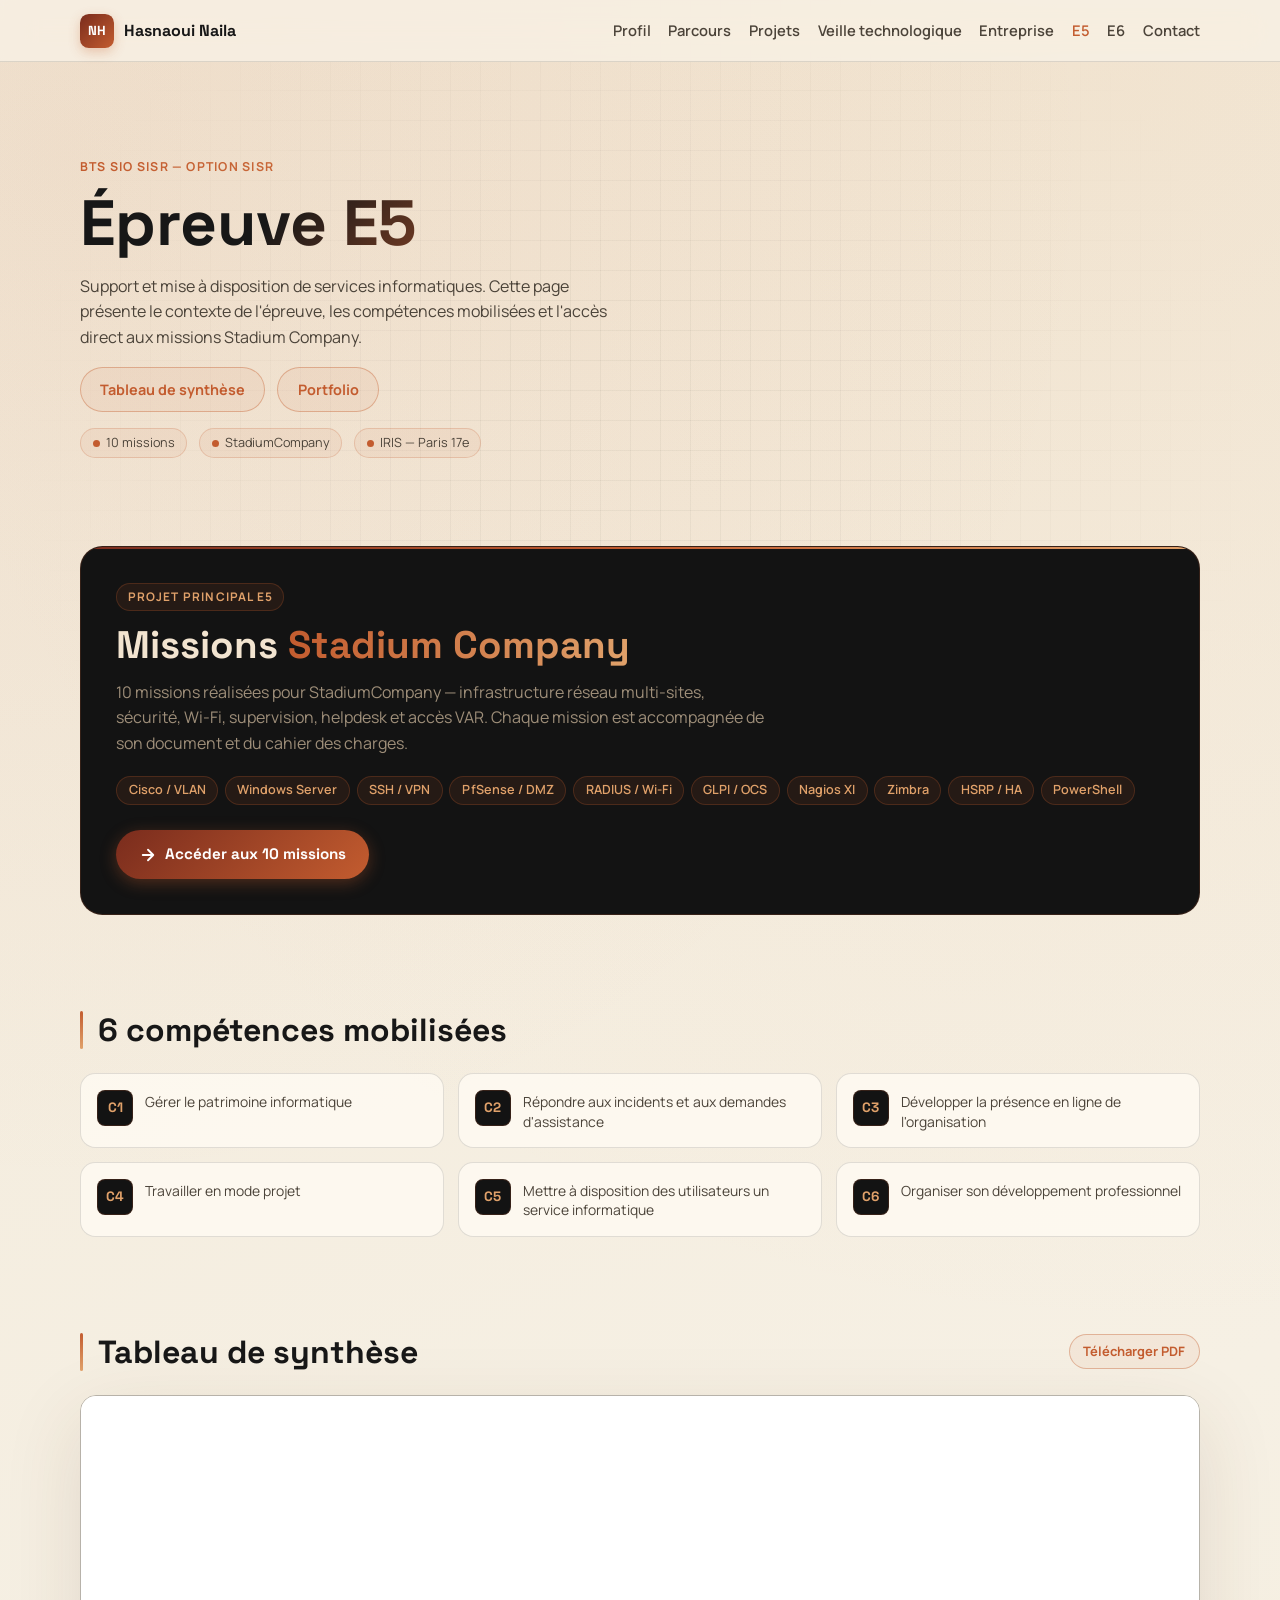
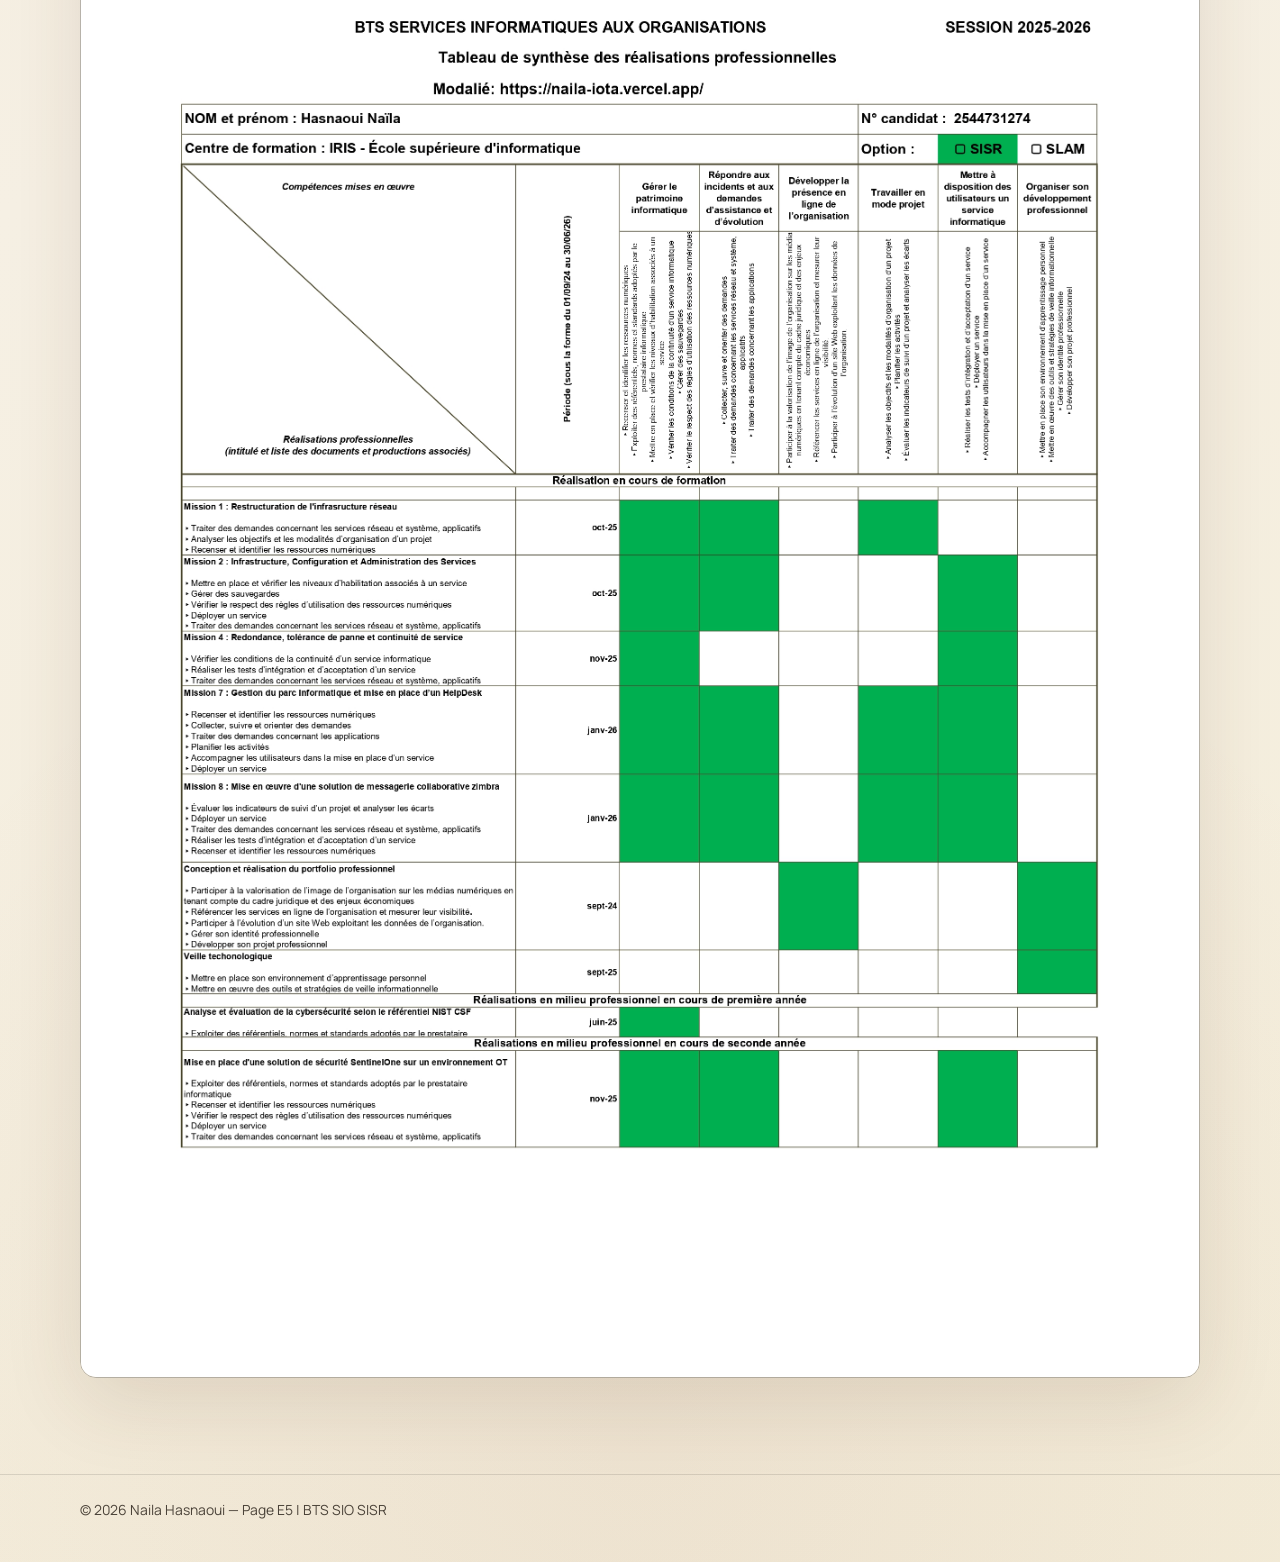
==== commit d74d9268: "Premier commit" ====
--- a/Naila_protfolio/e5.html
+++ b/Naila_protfolio/e5.html
@@ -126,12 +126,12 @@
             <section id="synthese" class="section container reveal">
                 <div class="section-head section-head-inline">
                     <h2>Tableau de synthèse</h2>
-                    <a class="btn btn-ghost btn-small" href="tableau-synthese-e5.jpg" target="_blank" rel="noreferrer">Télécharger PDF</a>
+                    <a class="btn btn-ghost btn-small" href="Naila tableau.pdf" target="_blank" rel="noreferrer">Télécharger PDF</a>
                 </div>
 
                 <!-- Remplace le src par le nom de ton fichier image, ex: tableau-synthese-e5.jpg -->
                 <img
-                    src="tableau-synthese-e5.jpg"
+                    src="Naila tableau.jpg"
                     alt="Tableau de synthèse E5 — Hasnaoui Naila"
                     style="width:100%; border-radius:1rem; border:1px solid var(--line-strong); display:block; box-shadow:var(--shadow);"
                     onerror="this.style.display='none'; this.nextElementSibling.style.display='flex';"
